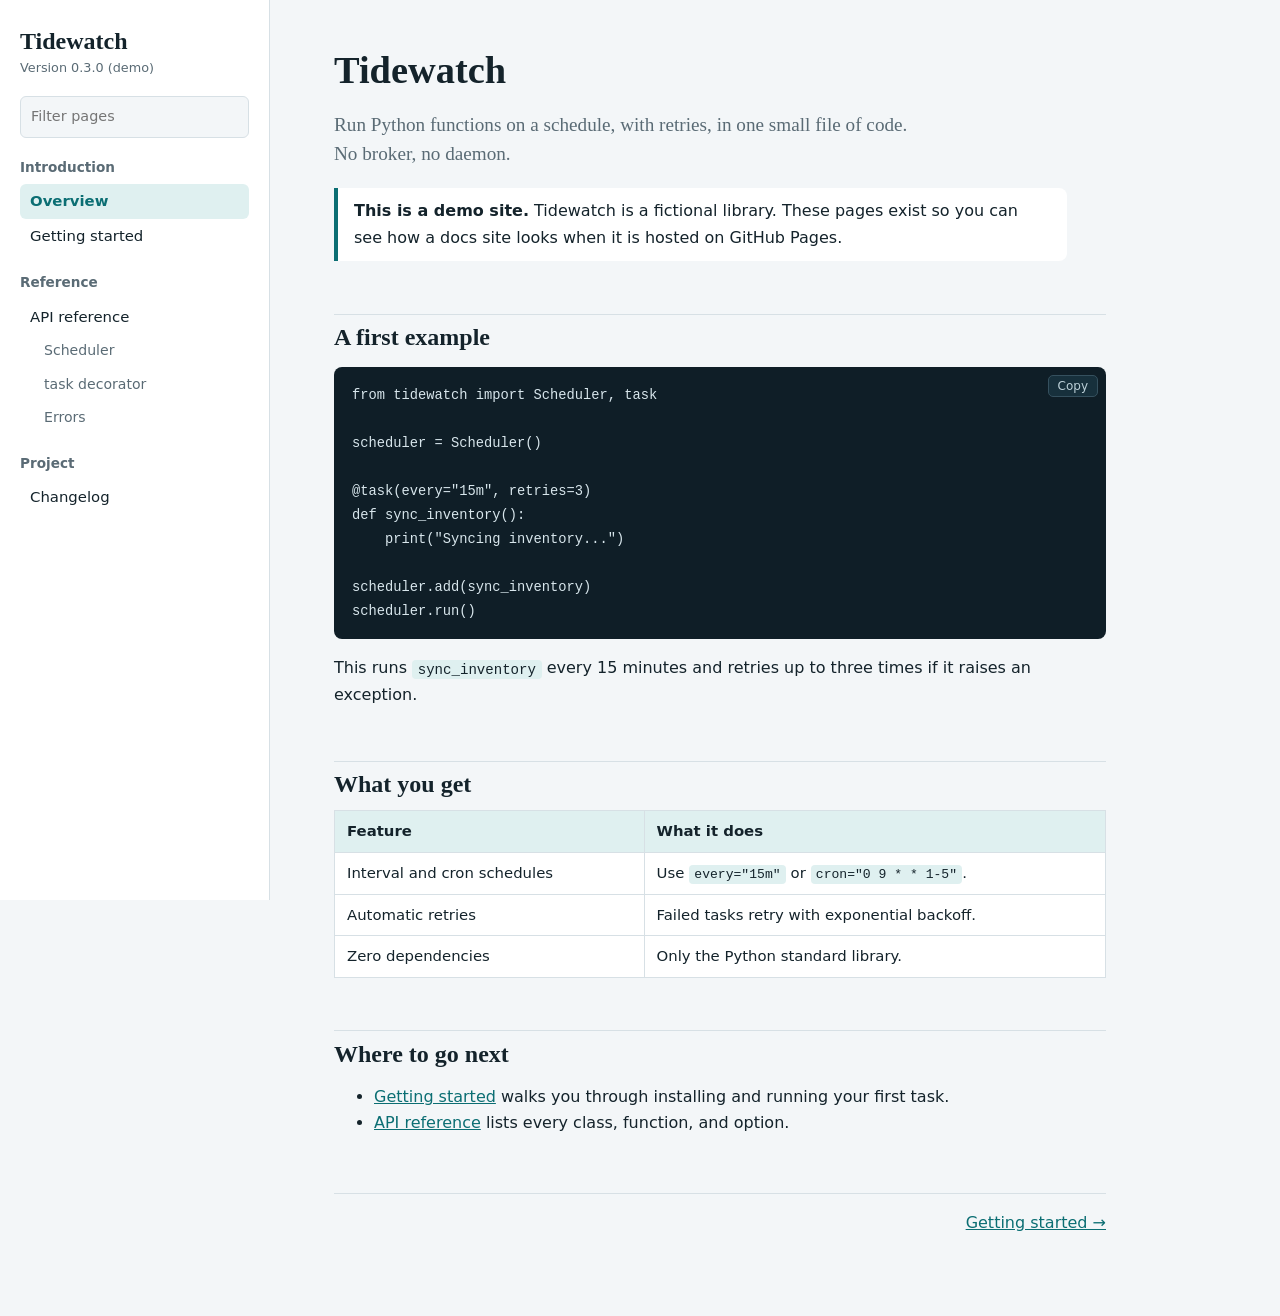
==== index.html @ febfca72 "Example by Claude" ====
<!doctype html>
<html lang="en">
<head>
<meta charset="utf-8">
<meta name="viewport" content="width=device-width, initial-scale=1">
<title>Overview · Tidewatch docs</title>
<link rel="stylesheet" href="assets/style.css">
</head>
<body>
<div class="layout">
  <aside class="sidebar">
    <a class="brand" href="index.html">Tidewatch</a>
    <div class="version">Version 0.3.0 (demo)</div>
    <input id="filter" class="filter" type="search" placeholder="Filter pages" aria-label="Filter pages">
    <button id="menu-btn" class="menu-btn" type="button">Menu</button>
    <nav><h4>Introduction</h4><ul><li class=""><a href="index.html" aria-current="page">Overview</a></li><li class=""><a href="getting-started.html">Getting started</a></li></ul><h4>Reference</h4><ul><li class=""><a href="api-reference.html">API reference</a></li><li class="sub"><a href="api-reference.html#scheduler">Scheduler</a></li><li class="sub"><a href="api-reference.html#task">task decorator</a></li><li class="sub"><a href="api-reference.html#errors">Errors</a></li></ul><h4>Project</h4><ul><li class=""><a href="changelog.html">Changelog</a></li></ul></nav>
  </aside>
  <main>

<h1>Tidewatch</h1>
<p class="lede">Run Python functions on a schedule, with retries, in one small file of code. No broker, no daemon.</p>
<p class="note"><strong>This is a demo site.</strong> Tidewatch is a fictional library. These pages exist so you can see how a docs site looks when it is hosted on GitHub Pages.</p>

<h2 id="example">A first example</h2>
<pre><code class="language-python">from tidewatch import Scheduler, task

scheduler = Scheduler()

@task(every="15m", retries=3)
def sync_inventory():
    print("Syncing inventory...")

scheduler.add(sync_inventory)
scheduler.run()</code></pre>
<p>This runs <code>sync_inventory</code> every 15 minutes and retries up to three times if it raises an exception.</p>

<h2 id="why">What you get</h2>
<table>
<tr><th>Feature</th><th>What it does</th></tr>
<tr><td>Interval and cron schedules</td><td>Use <code>every="15m"</code> or <code>cron="0 9 * * 1-5"</code>.</td></tr>
<tr><td>Automatic retries</td><td>Failed tasks retry with exponential backoff.</td></tr>
<tr><td>Zero dependencies</td><td>Only the Python standard library.</td></tr>
</table>

<h2 id="next">Where to go next</h2>
<ul>
<li><a href="getting-started.html">Getting started</a> walks you through installing and running your first task.</li>
<li><a href="api-reference.html">API reference</a> lists every class, function, and option.</li>
</ul>

    <div class="pager"><span></span><a href="getting-started.html">Getting started &rarr;</a></div>
  </main>
</div>
<script src="assets/site.js"></script>
</body>
</html>
---- assets/style.css ----
:root{
  --bg:#f3f6f8; --panel:#ffffff; --ink:#14232b; --muted:#5a6b75; --line:#d7e0e5;
  --accent:#0b6e73; --accent-soft:#dff0f0; --code-bg:#0f1e27; --code-ink:#d8e6ec;
  --serif: "Iowan Old Style","Palatino Linotype",Palatino,Georgia,serif;
  --sans: system-ui,-apple-system,"Segoe UI",Roboto,sans-serif;
  --mono: ui-monospace,"SF Mono",Menlo,Consolas,monospace;
}
@media (prefers-color-scheme: dark){
  :root{--bg:#0d171d;--panel:#122029;--ink:#e3edf2;--muted:#8ea1ac;--line:#243743;
        --accent:#5cc7cc;--accent-soft:#16343a;--code-bg:#081116;}
}
*{box-sizing:border-box}
html{scroll-behavior:smooth}
body{margin:0;background:var(--bg);color:var(--ink);font:16px/1.65 var(--sans)}
a{color:var(--accent)}
a:focus-visible,button:focus-visible,input:focus-visible{outline:2px solid var(--accent);outline-offset:2px}

.layout{display:grid;grid-template-columns:270px minmax(0,1fr);min-height:100vh}
.sidebar{position:sticky;top:0;height:100vh;overflow:auto;padding:28px 20px;
  background:var(--panel);border-right:1px solid var(--line)}
.brand{font:700 1.5rem var(--serif);color:var(--ink);text-decoration:none;display:block}
.version{font-size:.8rem;color:var(--muted);margin:2px 0 18px}
.filter{width:100%;padding:8px 10px;border:1px solid var(--line);border-radius:6px;
  background:var(--bg);color:var(--ink);font:inherit;font-size:.9rem}
.sidebar nav{margin-top:18px}
.sidebar h4{margin:18px 0 6px;font-size:.85rem;color:var(--muted);font-weight:600}
.sidebar ul{list-style:none;margin:0;padding:0}
.sidebar li a{display:block;padding:5px 10px;border-radius:6px;color:var(--ink);
  text-decoration:none;font-size:.93rem}
.sidebar li a:hover{background:var(--accent-soft)}
.sidebar li a[aria-current="page"]{background:var(--accent-soft);color:var(--accent);font-weight:600}
.sidebar li.sub a{padding-left:24px;font-size:.88rem;color:var(--muted)}

main{padding:48px clamp(20px,5vw,72px) 80px;max-width:900px}
main h1{font:700 2.4rem/1.15 var(--serif);margin:0 0 .4em}
main h2{font:700 1.5rem var(--serif);margin:2.2em 0 .5em;padding-top:.4em;border-top:1px solid var(--line)}
main h3{font-size:1.1rem;margin:1.8em 0 .4em}
main p,main li{max-width:72ch}
.lede{font:1.2rem/1.5 var(--serif);color:var(--muted);max-width:60ch}
code{font:.88em var(--mono);background:var(--accent-soft);padding:.12em .4em;border-radius:4px}
pre{position:relative;background:var(--code-bg);color:var(--code-ink);padding:16px 18px;
  border-radius:8px;overflow-x:auto;line-height:1.5}
pre code{background:none;padding:0;color:inherit;font-size:.86rem}
.copy{position:absolute;top:8px;right:8px;font:.75rem var(--sans);padding:3px 9px;border-radius:5px;
  border:1px solid #35505e;background:#17303c;color:#bcd0d8;cursor:pointer}
.copy:hover{background:#1f3e4d}
.note{border-left:4px solid var(--accent);background:var(--panel);padding:10px 16px;border-radius:0 8px 8px 0}
.sig{font:600 1rem var(--mono);background:var(--panel);border:1px solid var(--line);
  padding:10px 14px;border-radius:8px;overflow-x:auto}
table{border-collapse:collapse;width:100%;background:var(--panel);font-size:.93rem}
th,td{border:1px solid var(--line);padding:8px 12px;text-align:left;vertical-align:top}
th{background:var(--accent-soft)}
.pager{display:flex;justify-content:space-between;margin-top:56px;padding-top:16px;border-top:1px solid var(--line)}
.menu-btn{display:none}

@media (max-width:820px){
  .layout{grid-template-columns:1fr}
  .sidebar{position:static;height:auto;border-right:0;border-bottom:1px solid var(--line)}
  .sidebar nav{display:none}
  .sidebar.open nav{display:block}
  .menu-btn{display:inline-block;margin-top:10px;padding:6px 12px;border:1px solid var(--line);
    background:var(--bg);color:var(--ink);border-radius:6px;font:inherit;cursor:pointer}
}
@media (prefers-reduced-motion:reduce){html{scroll-behavior:auto}}
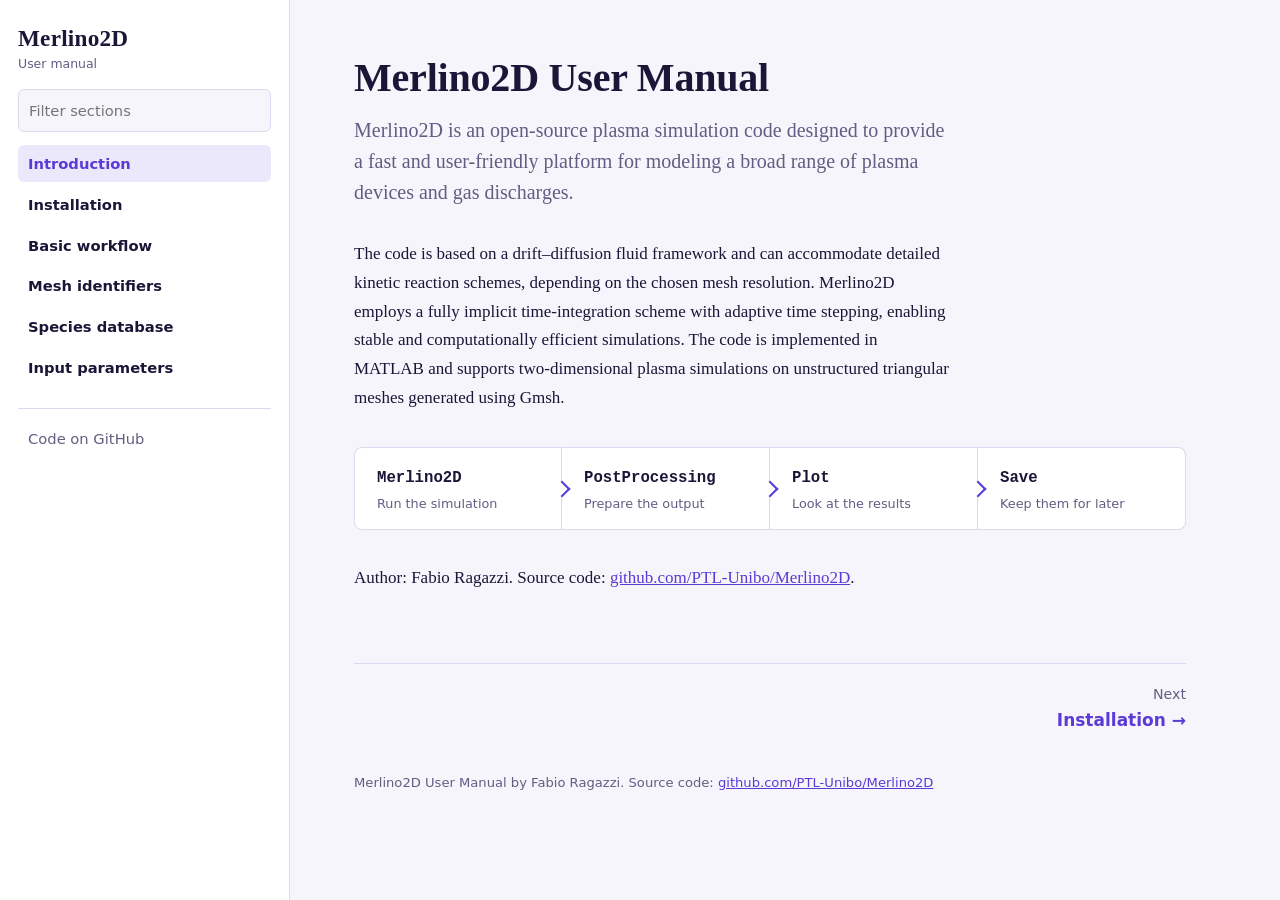
==== commit ff96c499: "Merlino manual" ====
--- a/index.html
+++ b/index.html
@@ -3,54 +3,32 @@
 <head>
 <meta charset="utf-8">
 <meta name="viewport" content="width=device-width, initial-scale=1">
-<title>Overview · Tidewatch docs</title>
+<title>Merlino2D User Manual</title>
+<meta name="description" content="User manual for Merlino2D, an open-source MATLAB code for two-dimensional plasma simulation.">
+<link rel="stylesheet" href="assets/vendor/katex/katex.min.css">
 <link rel="stylesheet" href="assets/style.css">
 </head>
-<body>
+<body data-page="index.html">
+<header class="topbar"><a href="index.html">Merlino2D</a><button id="menu-btn" type="button" aria-expanded="false" aria-controls="sidebar">Menu</button></header>
 <div class="layout">
-  <aside class="sidebar">
-    <a class="brand" href="index.html">Tidewatch</a>
-    <div class="version">Version 0.3.0 (demo)</div>
-    <input id="filter" class="filter" type="search" placeholder="Filter pages" aria-label="Filter pages">
-    <button id="menu-btn" class="menu-btn" type="button">Menu</button>
-    <nav><h4>Introduction</h4><ul><li class=""><a href="index.html" aria-current="page">Overview</a></li><li class=""><a href="getting-started.html">Getting started</a></li></ul><h4>Reference</h4><ul><li class=""><a href="api-reference.html">API reference</a></li><li class="sub"><a href="api-reference.html#scheduler">Scheduler</a></li><li class="sub"><a href="api-reference.html#task">task decorator</a></li><li class="sub"><a href="api-reference.html#errors">Errors</a></li></ul><h4>Project</h4><ul><li class=""><a href="changelog.html">Changelog</a></li></ul></nav>
-  </aside>
-  <main>
-
-<h1>Tidewatch</h1>
-<p class="lede">Run Python functions on a schedule, with retries, in one small file of code. No broker, no daemon.</p>
-<p class="note"><strong>This is a demo site.</strong> Tidewatch is a fictional library. These pages exist so you can see how a docs site looks when it is hosted on GitHub Pages.</p>
-
-<h2 id="example">A first example</h2>
-<pre><code class="language-python">from tidewatch import Scheduler, task
-
-scheduler = Scheduler()
-
-@task(every="15m", retries=3)
-def sync_inventory():
-    print("Syncing inventory...")
-
-scheduler.add(sync_inventory)
-scheduler.run()</code></pre>
-<p>This runs <code>sync_inventory</code> every 15 minutes and retries up to three times if it raises an exception.</p>
-
-<h2 id="why">What you get</h2>
-<table>
-<tr><th>Feature</th><th>What it does</th></tr>
-<tr><td>Interval and cron schedules</td><td>Use <code>every="15m"</code> or <code>cron="0 9 * * 1-5"</code>.</td></tr>
-<tr><td>Automatic retries</td><td>Failed tasks retry with exponential backoff.</td></tr>
-<tr><td>Zero dependencies</td><td>Only the Python standard library.</td></tr>
-</table>
-
-<h2 id="next">Where to go next</h2>
-<ul>
-<li><a href="getting-started.html">Getting started</a> walks you through installing and running your first task.</li>
-<li><a href="api-reference.html">API reference</a> lists every class, function, and option.</li>
-</ul>
-
-    <div class="pager"><span></span><a href="getting-started.html">Getting started &rarr;</a></div>
-  </main>
+<aside id="sidebar" aria-label="Site navigation"><noscript><a href="index.html">Introduction</a></noscript></aside>
+<main id="content">
+<h1>Merlino2D User Manual</h1>
+<p class="lede">Merlino2D is an open-source plasma simulation code designed to provide a fast and user-friendly platform for modeling a broad range of plasma devices and gas discharges.</p>
+<p>The code is based on a drift–diffusion fluid framework and can accommodate detailed kinetic reaction schemes, depending on the chosen mesh resolution. Merlino2D employs a fully implicit time-integration scheme with adaptive time stepping, enabling stable and computationally efficient simulations. The code is implemented in MATLAB and supports two-dimensional plasma simulations on unstructured triangular meshes generated using Gmsh.</p>
+<ol class="pipeline" aria-label="Typical workflow">
+<li><a href="basic-workflow.html#core-functions">Merlino2D</a><span>Run the simulation</span></li>
+<li><a href="basic-workflow.html#post-processing">PostProcessing</a><span>Prepare the output</span></li>
+<li><a href="basic-workflow.html#plot">Plot</a><span>Look at the results</span></li>
+<li><a href="basic-workflow.html#save">Save</a><span>Keep them for later</span></li>
+</ol>
+<p>Author: Fabio Ragazzi. Source code: <a href="https://github.com/PTL-Unibo/Merlino2D">github.com/PTL-Unibo/Merlino2D</a>.</p>
+<div class="pager" id="pager"></div>
+<footer class="site">Merlino2D User Manual by Fabio Ragazzi. Source code: <a href="https://github.com/PTL-Unibo/Merlino2D">github.com/PTL-Unibo/Merlino2D</a></footer>
+</main>
 </div>
-<script src="assets/site.js"></script>
+<script defer src="assets/vendor/katex/katex.min.js"></script>
+<script defer src="assets/vendor/katex/auto-render.min.js"></script>
+<script defer src="assets/site.js"></script>
 </body>
 </html>
--- a/assets/style.css
+++ b/assets/style.css
@@ -1,64 +1,145 @@
+/* ---------- Tokens ---------- */
 :root{
-  --bg:#f3f6f8; --panel:#ffffff; --ink:#14232b; --muted:#5a6b75; --line:#d7e0e5;
-  --accent:#0b6e73; --accent-soft:#dff0f0; --code-bg:#0f1e27; --code-ink:#d8e6ec;
-  --serif: "Iowan Old Style","Palatino Linotype",Palatino,Georgia,serif;
-  --sans: system-ui,-apple-system,"Segoe UI",Roboto,sans-serif;
-  --mono: ui-monospace,"SF Mono",Menlo,Consolas,monospace;
+  --bg:#f6f5fb; --panel:#ffffff; --ink:#1a1638; --muted:#625d82; --line:#dcd8ee;
+  --accent:#5a3bd6; --accent-soft:#ece8fb; --accent-ink:#ffffff;
+  --code-bg:#16122f; --code-ink:#e6e3fb; --code-line:#2e2858;
+  --tok-kw:#8fb4ff; --tok-str:#d6a8ff; --tok-com:#7fd1a0; --tok-num:#f4c27a;
+  --warn:#9a5b00; --warn-bg:#fff4dc;
+  --serif:"Iowan Old Style","Palatino Linotype",Palatino,"Book Antiqua",Georgia,serif;
+  --sans:system-ui,-apple-system,"Segoe UI",Roboto,Helvetica,Arial,sans-serif;
+  --mono:ui-monospace,"SF Mono",Menlo,Consolas,"Liberation Mono",monospace;
+  --side:290px;
 }
-@media (prefers-color-scheme: dark){
-  :root{--bg:#0d171d;--panel:#122029;--ink:#e3edf2;--muted:#8ea1ac;--line:#243743;
-        --accent:#5cc7cc;--accent-soft:#16343a;--code-bg:#081116;}
+@media (prefers-color-scheme:dark){
+  :root{
+    --bg:#0f0c24; --panel:#17133a; --ink:#e9e6ff; --muted:#9c97c4; --line:#2c2757;
+    --accent:#a58bff; --accent-soft:#251f58; --accent-ink:#120d33;
+    --code-bg:#0a0820; --code-line:#2a2552;
+    --warn:#f2c97d; --warn-bg:#2d2412;
+  }
 }
+
+/* ---------- Base ---------- */
 *{box-sizing:border-box}
-html{scroll-behavior:smooth}
-body{margin:0;background:var(--bg);color:var(--ink);font:16px/1.65 var(--sans)}
+html{scroll-behavior:smooth;scroll-padding-top:20px}
+body{margin:0;background:var(--bg);color:var(--ink);font:17px/1.7 var(--serif)}
 a{color:var(--accent)}
-a:focus-visible,button:focus-visible,input:focus-visible{outline:2px solid var(--accent);outline-offset:2px}
+a:focus-visible,button:focus-visible,input:focus-visible,summary:focus-visible{outline:2px solid var(--accent);outline-offset:2px;border-radius:4px}
+::selection{background:var(--accent);color:var(--accent-ink)}
 
-.layout{display:grid;grid-template-columns:270px minmax(0,1fr);min-height:100vh}
-.sidebar{position:sticky;top:0;height:100vh;overflow:auto;padding:28px 20px;
-  background:var(--panel);border-right:1px solid var(--line)}
-.brand{font:700 1.5rem var(--serif);color:var(--ink);text-decoration:none;display:block}
-.version{font-size:.8rem;color:var(--muted);margin:2px 0 18px}
-.filter{width:100%;padding:8px 10px;border:1px solid var(--line);border-radius:6px;
-  background:var(--bg);color:var(--ink);font:inherit;font-size:.9rem}
-.sidebar nav{margin-top:18px}
-.sidebar h4{margin:18px 0 6px;font-size:.85rem;color:var(--muted);font-weight:600}
-.sidebar ul{list-style:none;margin:0;padding:0}
-.sidebar li a{display:block;padding:5px 10px;border-radius:6px;color:var(--ink);
-  text-decoration:none;font-size:.93rem}
-.sidebar li a:hover{background:var(--accent-soft)}
-.sidebar li a[aria-current="page"]{background:var(--accent-soft);color:var(--accent);font-weight:600}
-.sidebar li.sub a{padding-left:24px;font-size:.88rem;color:var(--muted)}
+/* ---------- Layout ---------- */
+.layout{display:grid;grid-template-columns:var(--side) minmax(0,1fr);min-height:100vh}
+#sidebar{position:sticky;top:0;height:100vh;overflow-y:auto;padding:26px 18px 40px;
+  background:var(--panel);border-right:1px solid var(--line);font-family:var(--sans);font-size:.92rem}
+#content{padding:56px clamp(22px,5vw,80px) 90px;max-width:960px;width:100%}
+.topbar{display:none}
 
-main{padding:48px clamp(20px,5vw,72px) 80px;max-width:900px}
-main h1{font:700 2.4rem/1.15 var(--serif);margin:0 0 .4em}
-main h2{font:700 1.5rem var(--serif);margin:2.2em 0 .5em;padding-top:.4em;border-top:1px solid var(--line)}
-main h3{font-size:1.1rem;margin:1.8em 0 .4em}
-main p,main li{max-width:72ch}
-.lede{font:1.2rem/1.5 var(--serif);color:var(--muted);max-width:60ch}
-code{font:.88em var(--mono);background:var(--accent-soft);padding:.12em .4em;border-radius:4px}
-pre{position:relative;background:var(--code-bg);color:var(--code-ink);padding:16px 18px;
-  border-radius:8px;overflow-x:auto;line-height:1.5}
-pre code{background:none;padding:0;color:inherit;font-size:.86rem}
-.copy{position:absolute;top:8px;right:8px;font:.75rem var(--sans);padding:3px 9px;border-radius:5px;
-  border:1px solid #35505e;background:#17303c;color:#bcd0d8;cursor:pointer}
-.copy:hover{background:#1f3e4d}
-.note{border-left:4px solid var(--accent);background:var(--panel);padding:10px 16px;border-radius:0 8px 8px 0}
-.sig{font:600 1rem var(--mono);background:var(--panel);border:1px solid var(--line);
-  padding:10px 14px;border-radius:8px;overflow-x:auto}
-table{border-collapse:collapse;width:100%;background:var(--panel);font-size:.93rem}
-th,td{border:1px solid var(--line);padding:8px 12px;text-align:left;vertical-align:top}
-th{background:var(--accent-soft)}
-.pager{display:flex;justify-content:space-between;margin-top:56px;padding-top:16px;border-top:1px solid var(--line)}
-.menu-btn{display:none}
+/* ---------- Sidebar ---------- */
+.brand{display:block;text-decoration:none;color:var(--ink);font:700 1.45rem/1.1 var(--serif);letter-spacing:.01em}
+.brand small{display:block;margin-top:4px;font:400 .78rem var(--sans);color:var(--muted);letter-spacing:0}
+.filter{width:100%;margin:18px 0 10px;padding:8px 10px;border:1px solid var(--line);border-radius:6px;
+  background:var(--bg);color:var(--ink);font:inherit}
+#nav ul{list-style:none;margin:0;padding:0}
+#nav>ul>li>a{display:block;padding:6px 10px;border-radius:6px;color:var(--ink);text-decoration:none;font-weight:600}
+#nav a:hover{background:var(--accent-soft)}
+#nav a[aria-current="page"]{background:var(--accent-soft);color:var(--accent)}
+#nav ul ul{margin:2px 0 8px 12px;padding-left:10px;border-left:2px solid var(--line)}
+#nav ul ul a{display:block;padding:2px 8px;color:var(--muted);text-decoration:none;font-size:.85rem;border-radius:4px;
+  font-family:var(--mono);overflow-wrap:anywhere}
+#nav ul ul a.sub{font-family:var(--sans);padding-left:20px}
+#nav ul ul a.active{color:var(--accent);font-weight:600}
+.side-links{margin-top:22px;padding-top:14px;border-top:1px solid var(--line)}
+.side-links a{display:block;padding:3px 10px;color:var(--muted);text-decoration:none}
+.side-links a:hover{color:var(--accent)}
+.hidden{display:none!important}
 
-@media (max-width:820px){
-  .layout{grid-template-columns:1fr}
-  .sidebar{position:static;height:auto;border-right:0;border-bottom:1px solid var(--line)}
-  .sidebar nav{display:none}
-  .sidebar.open nav{display:block}
-  .menu-btn{display:inline-block;margin-top:10px;padding:6px 12px;border:1px solid var(--line);
-    background:var(--bg);color:var(--ink);border-radius:6px;font:inherit;cursor:pointer}
+/* ---------- Typography ---------- */
+h1{font:700 2.5rem/1.12 var(--serif);margin:0 0 .35em;letter-spacing:-.005em}
+h2{font:700 1.55rem/1.25 var(--serif);margin:2.4em 0 .5em;padding-top:.7em;border-top:1px solid var(--line)}
+h3{font:700 1.15rem/1.3 var(--serif);margin:1.9em 0 .4em}
+h4{font:700 1rem var(--serif);margin:1.5em 0 .3em}
+h2.param{font-family:var(--mono);font-size:1.3rem;font-weight:600}
+h2 .anchor,h3 .anchor{margin-left:.4em;font:400 .8em var(--sans);text-decoration:none;color:var(--muted);opacity:0}
+h2:hover .anchor,h3:hover .anchor,.anchor:focus{opacity:1}
+p,li,dd{max-width:70ch}
+ul,ol{padding-left:1.4em}
+li{margin:.25em 0}
+.lede{font-size:1.25rem;line-height:1.55;color:var(--muted);max-width:60ch;margin:0 0 1.6em}
+strong{font-weight:700}
+
+/* ---------- Code ---------- */
+code{font:.84em var(--mono);background:var(--accent-soft);padding:.1em .38em;border-radius:4px;
+  overflow-wrap:anywhere;word-break:break-word}
+pre{position:relative;margin:1.1em 0;background:var(--code-bg);color:var(--code-ink);padding:16px 18px;
+  border-radius:8px;border:1px solid var(--code-line);overflow-x:auto;line-height:1.55;tab-size:4}
+pre code{background:none;padding:0;color:inherit;font-size:.84rem;word-break:normal;overflow-wrap:normal}
+pre .copy{position:absolute;top:8px;right:8px;font:.72rem var(--sans);padding:3px 9px;border-radius:5px;
+  border:1px solid #45407a;background:#221d4d;color:#cfcaf5;cursor:pointer;opacity:.85}
+pre .copy:hover{opacity:1}
+.tok-kw{color:var(--tok-kw)} .tok-str{color:var(--tok-str)} .tok-com{color:var(--tok-com);font-style:italic} .tok-num{color:var(--tok-num)}
+code.m .tok-kw{color:#2a54c4} code.m .tok-str{color:#8a1fc9} code.m .tok-com{color:#1f7d3a} code.m .tok-num{color:#9a5b00}
+@media (prefers-color-scheme:dark){
+  code.m .tok-kw{color:var(--tok-kw)} code.m .tok-str{color:var(--tok-str)} code.m .tok-com{color:var(--tok-com)} code.m .tok-num{color:var(--tok-num)}
 }
-@media (prefers-reduced-motion:reduce){html{scroll-behavior:auto}}
+pre.console code{color:#bdb8e6}
+pre .filename{display:block;margin:-4px 0 8px;font:.75rem var(--sans);color:#9a94cf}
+
+/* parameter links (orange in the PDF) */
+a.param{font-family:var(--mono);font-size:.86em;font-weight:600;text-decoration:underline dotted;text-underline-offset:3px;color:var(--warn)}
+a.param:hover{text-decoration-style:solid}
+.file{font-weight:700}
+
+/* ---------- Callouts, chips, tables ---------- */
+.note{margin:1.4em 0;padding:12px 18px;border-left:4px solid var(--accent);background:var(--panel);border-radius:0 8px 8px 0;max-width:72ch}
+.note p{margin:.4em 0}
+.warn{border-left-color:var(--warn);background:var(--warn-bg)}
+.chip{padding:.05em .45em;border-radius:4px;font-weight:600;color:#14233a;white-space:nowrap}
+.chip.air{background:#cdf5fd} .chip.diel{background:#abfaba}
+.c-red{color:#d6221f;font-weight:700} .c-blue{color:#1f5fe0;font-weight:700} .c-green{color:#3f8a2e;font-weight:700}
+@media (prefers-color-scheme:dark){.c-red{color:#ff7b78}.c-blue{color:#7fa8ff}.c-green{color:#7fd16a}}
+.table-wrap{overflow-x:auto;margin:1.2em 0}
+table{border-collapse:collapse;width:100%;background:var(--panel);font:.9rem/1.5 var(--sans)}
+th,td{border:1px solid var(--line);padding:7px 12px;text-align:left;vertical-align:top}
+th{background:var(--accent-soft);font-weight:600}
+td code{white-space:nowrap}
+figure{margin:1.8em 0}
+figure img,figure svg{max-width:100%;height:auto}
+figure .plate{background:#fff;border:1px solid var(--line);border-radius:8px;padding:14px;display:inline-block;max-width:100%}
+figure svg{display:block;background:var(--panel);border-radius:8px;border:1px solid var(--line);padding:6px}
+figcaption{margin-top:.6em;font:.88rem/1.5 var(--sans);color:var(--muted);max-width:70ch}
+svg .lbl{fill:var(--ink);font:700 15px var(--sans)}
+.math-display{overflow-x:auto;padding:4px 0}
+
+/* ---------- Pipeline (home) ---------- */
+.pipeline{display:flex;flex-wrap:wrap;gap:0;margin:2em 0;padding:0;list-style:none;font-family:var(--sans)}
+.pipeline li{margin:0;max-width:none;flex:1 1 150px;position:relative;padding:14px 18px 14px 22px;
+  background:var(--panel);border:1px solid var(--line);border-left-width:0}
+.pipeline li:first-child{border-left-width:1px;border-radius:8px 0 0 8px}
+.pipeline li:last-child{border-radius:0 8px 8px 0}
+.pipeline li+li::before{content:"";position:absolute;left:-1px;top:50%;width:10px;height:10px;margin-top:-5px;
+  border-top:2px solid var(--accent);border-right:2px solid var(--accent);transform:translateX(-5px) rotate(45deg);background:var(--panel)}
+.pipeline a{font:600 .98rem var(--mono);color:var(--ink);text-decoration:none}
+.pipeline a:hover{color:var(--accent)}
+.pipeline span{display:block;margin-top:2px;font-size:.8rem;color:var(--muted)}
+
+/* ---------- Pager ---------- */
+.pager{display:flex;justify-content:space-between;gap:16px;margin-top:70px;padding-top:18px;border-top:1px solid var(--line);font-family:var(--sans)}
+.pager a{text-decoration:none;font-weight:600}
+.pager small{display:block;font-weight:400;color:var(--muted)}
+.pager .next{text-align:right;margin-left:auto}
+footer.site{margin-top:40px;font:.82rem var(--sans);color:var(--muted)}
+
+/* ---------- Mobile ---------- */
+@media (max-width:900px){
+  .layout{grid-template-columns:minmax(0,1fr)}
+  .topbar{display:flex;align-items:center;justify-content:space-between;padding:10px 18px;background:var(--panel);
+    border-bottom:1px solid var(--line);position:sticky;top:0;z-index:20;font-family:var(--sans)}
+  .topbar a{font:700 1.1rem var(--serif);color:var(--ink);text-decoration:none}
+  .topbar button{padding:6px 12px;border:1px solid var(--line);background:var(--bg);color:var(--ink);border-radius:6px;font:inherit;cursor:pointer}
+  #sidebar{position:fixed;inset:0 25% 0 0;z-index:30;height:100%;transform:translateX(-100%);transition:transform .2s;max-width:340px}
+  body.menu-open #sidebar{transform:none;box-shadow:0 0 0 100vmax rgba(0,0,0,.45)}
+  #content{padding-top:34px}
+  h1{font-size:2rem}
+}
+@media (prefers-reduced-motion:reduce){html{scroll-behavior:auto}#sidebar{transition:none}}
+@media print{#sidebar,.topbar,.pager,.copy{display:none!important}.layout{display:block}body{background:#fff;color:#000}}
